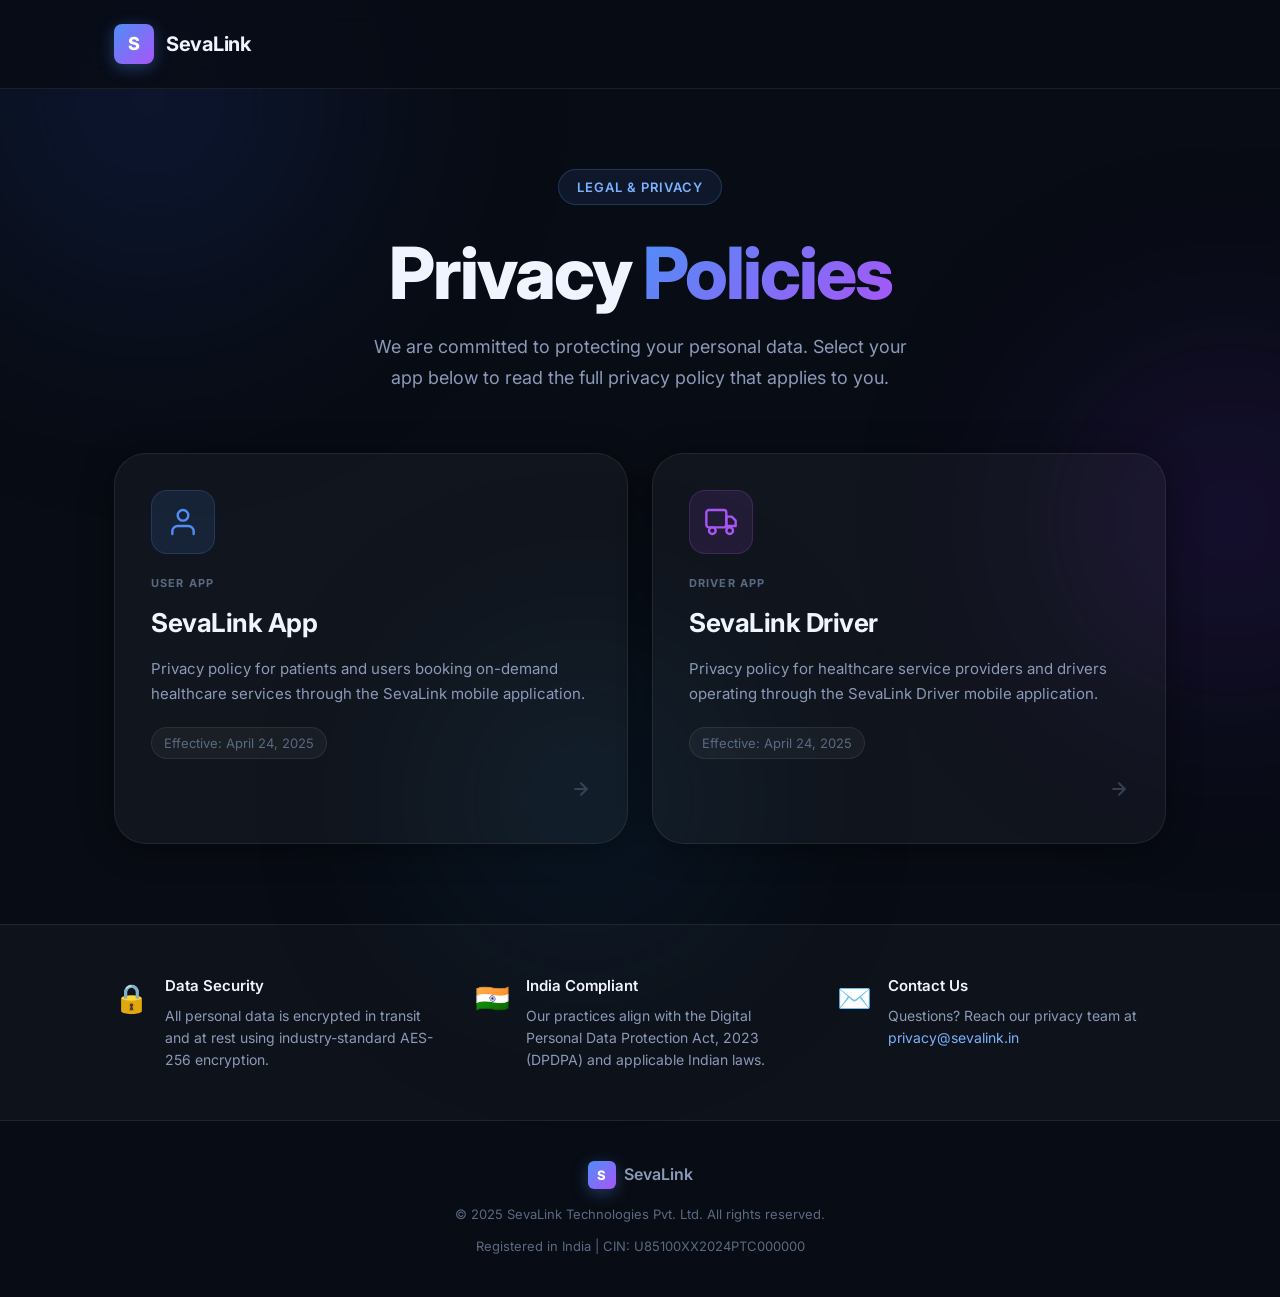
==== index.html @ 10200891 "feat: initial privacy policy website for SevaLink app and driver app" ====
<!DOCTYPE html>
<html lang="en">
<head>
  <meta charset="UTF-8" />
  <meta name="viewport" content="width=device-width, initial-scale=1.0" />
  <title>SevaLink – Privacy Policy</title>
  <meta name="description" content="Privacy policies for SevaLink User App and SevaLink Driver App. We are committed to protecting your privacy and personal data." />
  <link rel="preconnect" href="https://fonts.googleapis.com" />
  <link rel="preconnect" href="https://fonts.gstatic.com" crossorigin />
  <link href="https://fonts.googleapis.com/css2?family=Inter:wght@300;400;500;600;700;800&display=swap" rel="stylesheet" />
  <link rel="stylesheet" href="styles.css" />
</head>
<body>
  <!-- Background orbs -->
  <div class="bg-orb orb-1"></div>
  <div class="bg-orb orb-2"></div>
  <div class="bg-orb orb-3"></div>

  <!-- Header -->
  <header class="site-header">
    <div class="container">
      <div class="logo">
        <div class="logo-icon">S</div>
        <span class="logo-text">SevaLink</span>
      </div>
    </div>
  </header>

  <!-- Hero -->
  <section class="hero">
    <div class="container">
      <div class="hero-badge">Legal &amp; Privacy</div>
      <h1 class="hero-title">Privacy <span class="gradient-text">Policies</span></h1>
      <p class="hero-subtitle">
        We are committed to protecting your personal data. Select your app below to read the full privacy policy that applies to you.
      </p>
    </div>
  </section>

  <!-- Cards -->
  <section class="cards-section">
    <div class="container">
      <div class="cards-grid">

        <!-- SevaLink User App -->
        <a href="app-privacy.html" class="policy-card" id="app-policy-card">
          <div class="card-glow card-glow-blue"></div>
          <div class="card-icon-wrap icon-blue">
            <svg width="32" height="32" viewBox="0 0 24 24" fill="none" stroke="currentColor" stroke-width="1.8" stroke-linecap="round" stroke-linejoin="round">
              <path d="M20 21v-2a4 4 0 0 0-4-4H8a4 4 0 0 0-4 4v2"/>
              <circle cx="12" cy="7" r="4"/>
            </svg>
          </div>
          <div class="card-content">
            <div class="card-tag">User App</div>
            <h2 class="card-title">SevaLink App</h2>
            <p class="card-desc">Privacy policy for patients and users booking on-demand healthcare services through the SevaLink mobile application.</p>
            <div class="card-meta">
              <span class="meta-date">Effective: April 24, 2025</span>
            </div>
          </div>
          <div class="card-arrow">
            <svg width="20" height="20" viewBox="0 0 24 24" fill="none" stroke="currentColor" stroke-width="2.5" stroke-linecap="round" stroke-linejoin="round">
              <line x1="5" y1="12" x2="19" y2="12"/>
              <polyline points="12 5 19 12 12 19"/>
            </svg>
          </div>
        </a>

        <!-- SevaLink Driver App -->
        <a href="driver-privacy.html" class="policy-card" id="driver-policy-card">
          <div class="card-glow card-glow-purple"></div>
          <div class="card-icon-wrap icon-purple">
            <svg width="32" height="32" viewBox="0 0 24 24" fill="none" stroke="currentColor" stroke-width="1.8" stroke-linecap="round" stroke-linejoin="round">
              <rect x="1" y="3" width="15" height="13" rx="2"/>
              <path d="M16 8h4l3 3v4h-7V8z"/>
              <circle cx="5.5" cy="18.5" r="2.5"/>
              <circle cx="18.5" cy="18.5" r="2.5"/>
            </svg>
          </div>
          <div class="card-content">
            <div class="card-tag">Driver App</div>
            <h2 class="card-title">SevaLink Driver</h2>
            <p class="card-desc">Privacy policy for healthcare service providers and drivers operating through the SevaLink Driver mobile application.</p>
            <div class="card-meta">
              <span class="meta-date">Effective: April 24, 2025</span>
            </div>
          </div>
          <div class="card-arrow">
            <svg width="20" height="20" viewBox="0 0 24 24" fill="none" stroke="currentColor" stroke-width="2.5" stroke-linecap="round" stroke-linejoin="round">
              <line x1="5" y1="12" x2="19" y2="12"/>
              <polyline points="12 5 19 12 12 19"/>
            </svg>
          </div>
        </a>

      </div>
    </div>
  </section>

  <!-- Info Strip -->
  <section class="info-strip">
    <div class="container">
      <div class="info-grid">
        <div class="info-item">
          <div class="info-icon">🔒</div>
          <div>
            <strong>Data Security</strong>
            <p>All personal data is encrypted in transit and at rest using industry-standard AES-256 encryption.</p>
          </div>
        </div>
        <div class="info-item">
          <div class="info-icon">🇮🇳</div>
          <div>
            <strong>India Compliant</strong>
            <p>Our practices align with the Digital Personal Data Protection Act, 2023 (DPDPA) and applicable Indian laws.</p>
          </div>
        </div>
        <div class="info-item">
          <div class="info-icon">✉️</div>
          <div>
            <strong>Contact Us</strong>
            <p>Questions? Reach our privacy team at <a href="mailto:privacy@sevalink.in">privacy@sevalink.in</a></p>
          </div>
        </div>
      </div>
    </div>
  </section>

  <!-- Footer -->
  <footer class="site-footer">
    <div class="container">
      <div class="footer-inner">
        <div class="footer-logo">
          <div class="logo-icon logo-icon-sm">S</div>
          <span>SevaLink</span>
        </div>
        <p class="footer-copy">&copy; 2025 SevaLink Technologies Pvt. Ltd. All rights reserved.</p>
        <p class="footer-address">Registered in India | CIN: U85100XX2024PTC000000</p>
      </div>
    </div>
  </footer>
</body>
</html>
---- styles.css ----
/* ===========================
   SevaLink Privacy Policy
   Global Stylesheet
   =========================== */

*, *::before, *::after {
  box-sizing: border-box;
  margin: 0;
  padding: 0;
}

:root {
  --bg-primary: #080c14;
  --bg-card: rgba(255, 255, 255, 0.04);
  --bg-card-hover: rgba(255, 255, 255, 0.07);
  --border: rgba(255, 255, 255, 0.08);
  --border-hover: rgba(255, 255, 255, 0.18);

  --blue-primary: #4f8ef7;
  --blue-light: #7bb3ff;
  --blue-glow: rgba(79, 142, 247, 0.15);

  --purple-primary: #a855f7;
  --purple-light: #c084fc;
  --purple-glow: rgba(168, 85, 247, 0.15);

  --text-primary: #f0f4ff;
  --text-secondary: #8b9ab8;
  --text-muted: #5a6a82;

  --font: 'Inter', -apple-system, BlinkMacSystemFont, sans-serif;

  --radius-sm: 8px;
  --radius-md: 16px;
  --radius-lg: 24px;
  --radius-xl: 32px;

  --shadow-card: 0 4px 32px rgba(0, 0, 0, 0.4);
  --shadow-card-hover: 0 8px 48px rgba(0, 0, 0, 0.5);
}

html { scroll-behavior: smooth; }

body {
  font-family: var(--font);
  background-color: var(--bg-primary);
  color: var(--text-primary);
  line-height: 1.7;
  min-height: 100vh;
  overflow-x: hidden;
  position: relative;
}

/* ── Background Orbs ── */
.bg-orb {
  position: fixed;
  border-radius: 50%;
  filter: blur(100px);
  opacity: 0.35;
  pointer-events: none;
  z-index: 0;
}
.orb-1 {
  width: 600px; height: 600px;
  background: radial-gradient(circle, #1e3a8a 0%, transparent 70%);
  top: -200px; left: -150px;
  animation: float1 18s ease-in-out infinite;
}
.orb-2 {
  width: 500px; height: 500px;
  background: radial-gradient(circle, #4c1d95 0%, transparent 70%);
  top: 30%; right: -200px;
  animation: float2 22s ease-in-out infinite;
}
.orb-3 {
  width: 400px; height: 400px;
  background: radial-gradient(circle, #0f4c75 0%, transparent 70%);
  bottom: -100px; left: 30%;
  animation: float3 26s ease-in-out infinite;
}

@keyframes float1 {
  0%, 100% { transform: translate(0, 0) scale(1); }
  33% { transform: translate(40px, 30px) scale(1.05); }
  66% { transform: translate(-20px, 50px) scale(0.98); }
}
@keyframes float2 {
  0%, 100% { transform: translate(0, 0) scale(1); }
  50% { transform: translate(-50px, 40px) scale(1.08); }
}
@keyframes float3 {
  0%, 100% { transform: translate(0, 0); }
  50% { transform: translate(30px, -40px) scale(1.03); }
}

/* ── Container ── */
.container {
  max-width: 1100px;
  margin: 0 auto;
  padding: 0 24px;
  position: relative;
  z-index: 1;
}

/* ── Site Header ── */
.site-header {
  padding: 24px 0;
  border-bottom: 1px solid var(--border);
  backdrop-filter: blur(12px);
  position: sticky;
  top: 0;
  z-index: 100;
  background: rgba(8, 12, 20, 0.8);
}

.logo {
  display: flex;
  align-items: center;
  gap: 12px;
  text-decoration: none;
}

.logo-icon {
  width: 40px; height: 40px;
  background: linear-gradient(135deg, #4f8ef7, #a855f7);
  border-radius: var(--radius-sm);
  display: flex;
  align-items: center;
  justify-content: center;
  font-weight: 800;
  font-size: 18px;
  color: #fff;
  flex-shrink: 0;
  box-shadow: 0 4px 16px rgba(79, 142, 247, 0.35);
}

.logo-icon-sm {
  width: 28px; height: 28px;
  font-size: 13px;
  border-radius: 6px;
}

.logo-text {
  font-size: 20px;
  font-weight: 700;
  color: var(--text-primary);
  letter-spacing: -0.3px;
}

/* ── Hero ── */
.hero {
  padding: 80px 0 60px;
  text-align: center;
}

.hero-badge {
  display: inline-block;
  background: rgba(79, 142, 247, 0.1);
  border: 1px solid rgba(79, 142, 247, 0.25);
  color: var(--blue-light);
  font-size: 13px;
  font-weight: 600;
  letter-spacing: 0.08em;
  text-transform: uppercase;
  padding: 6px 18px;
  border-radius: 100px;
  margin-bottom: 28px;
}

.hero-title {
  font-size: clamp(40px, 6vw, 72px);
  font-weight: 800;
  letter-spacing: -2px;
  line-height: 1.1;
  margin-bottom: 20px;
  color: var(--text-primary);
}

.gradient-text {
  background: linear-gradient(135deg, #4f8ef7 0%, #a855f7 100%);
  -webkit-background-clip: text;
  -webkit-text-fill-color: transparent;
  background-clip: text;
}

.hero-subtitle {
  font-size: 18px;
  color: var(--text-secondary);
  max-width: 560px;
  margin: 0 auto;
  line-height: 1.7;
}

/* ── Cards Section ── */
.cards-section {
  padding: 0 0 80px;
}

.cards-grid {
  display: grid;
  grid-template-columns: 1fr 1fr;
  gap: 24px;
}

@media (max-width: 700px) {
  .cards-grid { grid-template-columns: 1fr; }
}

.policy-card {
  position: relative;
  display: flex;
  flex-direction: column;
  gap: 20px;
  background: var(--bg-card);
  border: 1px solid var(--border);
  border-radius: var(--radius-xl);
  padding: 36px;
  text-decoration: none;
  color: inherit;
  overflow: hidden;
  transition: all 0.3s ease;
  box-shadow: var(--shadow-card);
}

.policy-card:hover {
  background: var(--bg-card-hover);
  border-color: var(--border-hover);
  box-shadow: var(--shadow-card-hover);
  transform: translateY(-4px);
}

.policy-card:hover .card-arrow {
  transform: translateX(4px);
  opacity: 1;
}

/* Card glow */
.card-glow {
  position: absolute;
  top: -60px;
  right: -60px;
  width: 200px; height: 200px;
  border-radius: 50%;
  filter: blur(60px);
  opacity: 0;
  transition: opacity 0.4s ease;
}
.policy-card:hover .card-glow { opacity: 1; }
.card-glow-blue { background: var(--blue-glow); }
.card-glow-purple { background: var(--purple-glow); }

/* Card icon */
.card-icon-wrap {
  width: 64px; height: 64px;
  border-radius: var(--radius-md);
  display: flex;
  align-items: center;
  justify-content: center;
  flex-shrink: 0;
}
.icon-blue {
  background: rgba(79, 142, 247, 0.12);
  border: 1px solid rgba(79, 142, 247, 0.2);
  color: var(--blue-primary);
}
.icon-purple {
  background: rgba(168, 85, 247, 0.12);
  border: 1px solid rgba(168, 85, 247, 0.2);
  color: var(--purple-primary);
}

.card-content { flex: 1; }

.card-tag {
  font-size: 11px;
  font-weight: 700;
  letter-spacing: 0.1em;
  text-transform: uppercase;
  color: var(--text-muted);
  margin-bottom: 8px;
}

.card-title {
  font-size: 26px;
  font-weight: 700;
  letter-spacing: -0.5px;
  margin-bottom: 12px;
  color: var(--text-primary);
}

.card-desc {
  font-size: 15px;
  color: var(--text-secondary);
  line-height: 1.65;
  margin-bottom: 20px;
}

.card-meta {
  display: flex;
  align-items: center;
  gap: 16px;
}

.meta-date {
  font-size: 13px;
  color: var(--text-muted);
  background: rgba(255,255,255,0.04);
  border: 1px solid var(--border);
  padding: 4px 12px;
  border-radius: 100px;
}

.card-arrow {
  color: var(--text-muted);
  transition: transform 0.3s ease, opacity 0.3s ease;
  opacity: 0.5;
  align-self: flex-end;
}

/* ── Info Strip ── */
.info-strip {
  background: rgba(255,255,255,0.025);
  border-top: 1px solid var(--border);
  border-bottom: 1px solid var(--border);
  padding: 48px 0;
}

.info-grid {
  display: grid;
  grid-template-columns: repeat(3, 1fr);
  gap: 32px;
}

@media (max-width: 800px) {
  .info-grid { grid-template-columns: 1fr; gap: 24px; }
}

.info-item {
  display: flex;
  gap: 16px;
  align-items: flex-start;
}

.info-icon {
  font-size: 28px;
  flex-shrink: 0;
  margin-top: 2px;
}

.info-item strong {
  display: block;
  font-size: 15px;
  font-weight: 600;
  color: var(--text-primary);
  margin-bottom: 6px;
}

.info-item p {
  font-size: 14px;
  color: var(--text-secondary);
  line-height: 1.6;
}

.info-item a {
  color: var(--blue-light);
  text-decoration: none;
  transition: color 0.2s;
}
.info-item a:hover { color: var(--blue-primary); text-decoration: underline; }

/* ── Footer ── */
.site-footer {
  padding: 40px 0;
}

.footer-inner {
  display: flex;
  flex-direction: column;
  align-items: center;
  gap: 10px;
  text-align: center;
}

.footer-logo {
  display: flex;
  align-items: center;
  gap: 8px;
  font-size: 16px;
  font-weight: 600;
  color: var(--text-secondary);
  margin-bottom: 4px;
}

.footer-copy, .footer-address {
  font-size: 13px;
  color: var(--text-muted);
}

/* ===========================
   Privacy Policy Pages
   =========================== */

/* Nav back link */
.nav-back {
  display: inline-flex;
  align-items: center;
  gap: 8px;
  font-size: 14px;
  font-weight: 500;
  color: var(--text-secondary);
  text-decoration: none;
  padding: 8px 16px;
  border: 1px solid var(--border);
  border-radius: 100px;
  background: rgba(255,255,255,0.03);
  transition: all 0.2s ease;
  margin: 28px 0;
}
.nav-back:hover {
  color: var(--text-primary);
  border-color: var(--border-hover);
  background: rgba(255,255,255,0.06);
}
.nav-back svg { flex-shrink: 0; }

/* Policy hero */
.policy-hero {
  padding: 40px 0 48px;
  border-bottom: 1px solid var(--border);
  margin-bottom: 60px;
}

.policy-app-tag {
  display: inline-flex;
  align-items: center;
  gap: 8px;
  font-size: 12px;
  font-weight: 700;
  letter-spacing: 0.1em;
  text-transform: uppercase;
  padding: 5px 14px;
  border-radius: 100px;
  margin-bottom: 24px;
}

.tag-blue { background: rgba(79,142,247,0.1); border: 1px solid rgba(79,142,247,0.25); color: var(--blue-light); }
.tag-purple { background: rgba(168,85,247,0.1); border: 1px solid rgba(168,85,247,0.25); color: var(--purple-light); }

.policy-hero h1 {
  font-size: clamp(32px, 5vw, 56px);
  font-weight: 800;
  letter-spacing: -1.5px;
  line-height: 1.15;
  margin-bottom: 16px;
}

.policy-hero .hero-subtitle {
  text-align: left;
  max-width: 640px;
  font-size: 17px;
}

.policy-meta-row {
  display: flex;
  flex-wrap: wrap;
  gap: 16px;
  margin-top: 28px;
}

.policy-meta-pill {
  display: inline-flex;
  align-items: center;
  gap: 6px;
  font-size: 13px;
  color: var(--text-muted);
  background: rgba(255,255,255,0.04);
  border: 1px solid var(--border);
  padding: 6px 14px;
  border-radius: 100px;
}
.policy-meta-pill strong { color: var(--text-secondary); font-weight: 600; }

/* Policy content */
.policy-body {
  max-width: 780px;
  margin: 0 auto;
  padding-bottom: 80px;
}

.policy-toc {
  background: rgba(255,255,255,0.03);
  border: 1px solid var(--border);
  border-radius: var(--radius-lg);
  padding: 28px 32px;
  margin-bottom: 48px;
}

.policy-toc h3 {
  font-size: 14px;
  font-weight: 700;
  text-transform: uppercase;
  letter-spacing: 0.08em;
  color: var(--text-muted);
  margin-bottom: 16px;
}

.policy-toc ol {
  list-style: decimal;
  padding-left: 20px;
  display: grid;
  grid-template-columns: 1fr 1fr;
  gap: 8px 24px;
}

@media (max-width: 600px) {
  .policy-toc ol { grid-template-columns: 1fr; }
}

.policy-toc li a {
  font-size: 14px;
  color: var(--blue-light);
  text-decoration: none;
  transition: color 0.2s;
}
.policy-toc li a:hover { color: var(--blue-primary); text-decoration: underline; }

/* Sections */
.policy-section {
  margin-bottom: 52px;
  scroll-margin-top: 100px;
}

.policy-section h2 {
  font-size: 22px;
  font-weight: 700;
  letter-spacing: -0.4px;
  color: var(--text-primary);
  margin-bottom: 16px;
  padding-bottom: 12px;
  border-bottom: 1px solid var(--border);
  display: flex;
  align-items: center;
  gap: 12px;
}

.section-num {
  display: inline-flex;
  align-items: center;
  justify-content: center;
  width: 28px; height: 28px;
  border-radius: 50%;
  font-size: 12px;
  font-weight: 700;
  flex-shrink: 0;
}
.num-blue { background: rgba(79,142,247,0.15); color: var(--blue-primary); }
.num-purple { background: rgba(168,85,247,0.15); color: var(--purple-primary); }

.policy-section p {
  font-size: 15px;
  color: var(--text-secondary);
  line-height: 1.8;
  margin-bottom: 14px;
}

.policy-section p:last-child { margin-bottom: 0; }

.policy-section ul, .policy-section ol {
  padding-left: 22px;
  margin: 12px 0 16px;
}

.policy-section li {
  font-size: 15px;
  color: var(--text-secondary);
  line-height: 1.75;
  margin-bottom: 8px;
}

.policy-section a {
  color: var(--blue-light);
  text-decoration: none;
}
.policy-section a:hover { text-decoration: underline; }

/* Highlight box */
.highlight-box {
  background: rgba(79,142,247,0.06);
  border: 1px solid rgba(79,142,247,0.18);
  border-radius: var(--radius-md);
  padding: 20px 24px;
  margin: 20px 0;
}

.highlight-box.purple {
  background: rgba(168,85,247,0.06);
  border-color: rgba(168,85,247,0.18);
}

.highlight-box p {
  font-size: 14px !important;
  color: var(--text-secondary) !important;
  margin: 0 !important;
}

/* Contact Card */
.contact-card {
  background: linear-gradient(135deg, rgba(79,142,247,0.08), rgba(168,85,247,0.08));
  border: 1px solid rgba(255,255,255,0.1);
  border-radius: var(--radius-lg);
  padding: 32px 36px;
  margin-top: 8px;
}

.contact-card h3 {
  font-size: 18px;
  font-weight: 700;
  margin-bottom: 8px;
  color: var(--text-primary);
}

.contact-card p { font-size: 15px; color: var(--text-secondary); margin-bottom: 16px; }

.contact-row {
  display: flex;
  flex-direction: column;
  gap: 10px;
}

.contact-item {
  display: flex;
  align-items: center;
  gap: 10px;
  font-size: 14px;
  color: var(--text-secondary);
}

.contact-item a { color: var(--blue-light); }
.contact-item a:hover { text-decoration: underline; }

/* Data table */
.data-table {
  width: 100%;
  border-collapse: collapse;
  margin: 16px 0;
  font-size: 14px;
}

.data-table th {
  text-align: left;
  padding: 12px 16px;
  font-size: 12px;
  font-weight: 700;
  text-transform: uppercase;
  letter-spacing: 0.06em;
  color: var(--text-muted);
  background: rgba(255,255,255,0.03);
  border-bottom: 1px solid var(--border);
}

.data-table td {
  padding: 12px 16px;
  color: var(--text-secondary);
  border-bottom: 1px solid rgba(255,255,255,0.04);
  vertical-align: top;
  line-height: 1.6;
}

.data-table tr:last-child td { border-bottom: none; }
.data-table tr:hover td { background: rgba(255,255,255,0.02); }

/* Responsive tweaks */
@media (max-width: 600px) {
  .policy-hero h1 { font-size: 30px; }
  .policy-card { padding: 24px; }
  .site-header { padding: 16px 0; }
  .hero { padding: 50px 0 40px; }
}
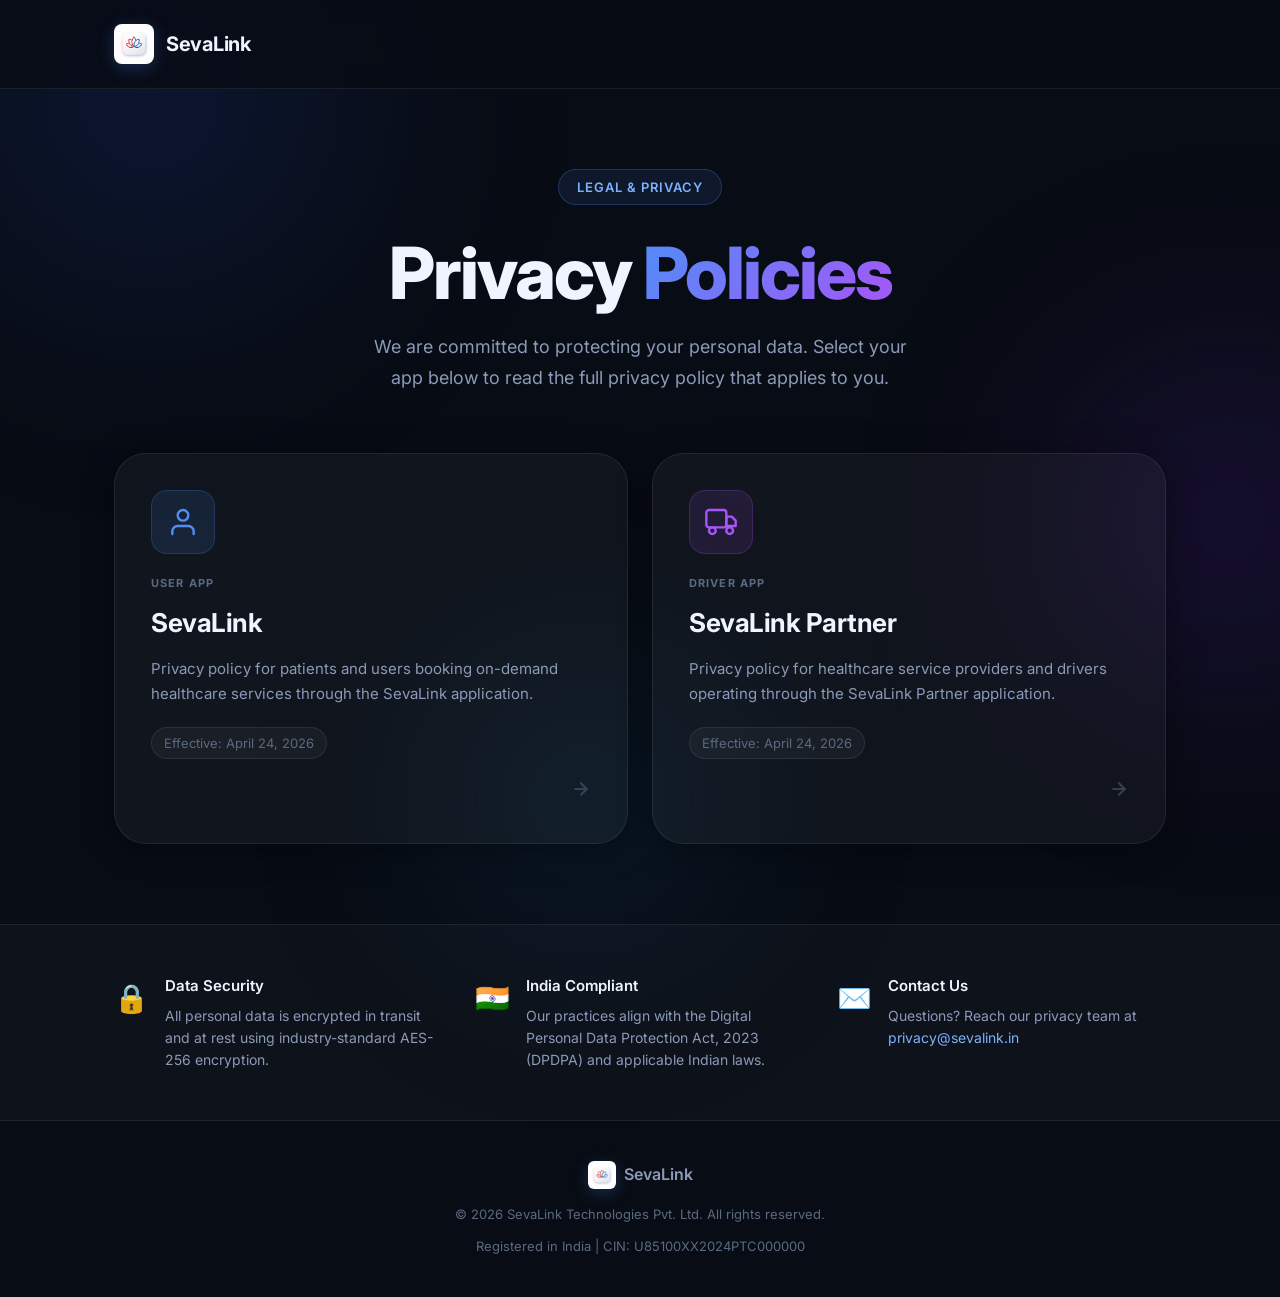
==== commit b7c73cfb: "first commit" ====
--- a/index.html
+++ b/index.html
@@ -4,7 +4,7 @@
   <meta charset="UTF-8" />
   <meta name="viewport" content="width=device-width, initial-scale=1.0" />
   <title>SevaLink – Privacy Policy</title>
-  <meta name="description" content="Privacy policies for SevaLink User App and SevaLink Driver App. We are committed to protecting your privacy and personal data." />
+  <meta name="description" content="Privacy policies for SevaLink and SevaLink Partner. We are committed to protecting your privacy and personal data." />
   <link rel="preconnect" href="https://fonts.googleapis.com" />
   <link rel="preconnect" href="https://fonts.gstatic.com" crossorigin />
   <link href="https://fonts.googleapis.com/css2?family=Inter:wght@300;400;500;600;700;800&display=swap" rel="stylesheet" />
@@ -20,7 +20,7 @@
   <header class="site-header">
     <div class="container">
       <div class="logo">
-        <div class="logo-icon">S</div>
+        <div class="logo-icon"><img src="logo.png" alt="SevaLink logo" /></div>
         <span class="logo-text">SevaLink</span>
       </div>
     </div>
@@ -42,7 +42,7 @@
     <div class="container">
       <div class="cards-grid">
 
-        <!-- SevaLink User App -->
+        <!-- SevaLink -->
         <a href="app-privacy.html" class="policy-card" id="app-policy-card">
           <div class="card-glow card-glow-blue"></div>
           <div class="card-icon-wrap icon-blue">
@@ -53,10 +53,10 @@
           </div>
           <div class="card-content">
             <div class="card-tag">User App</div>
-            <h2 class="card-title">SevaLink App</h2>
-            <p class="card-desc">Privacy policy for patients and users booking on-demand healthcare services through the SevaLink mobile application.</p>
+            <h2 class="card-title">SevaLink</h2>
+            <p class="card-desc">Privacy policy for patients and users booking on-demand healthcare services through the SevaLink application.</p>
             <div class="card-meta">
-              <span class="meta-date">Effective: April 24, 2025</span>
+              <span class="meta-date">Effective: April 24, 2026</span>
             </div>
           </div>
           <div class="card-arrow">
@@ -67,7 +67,7 @@
           </div>
         </a>
 
-        <!-- SevaLink Driver App -->
+        <!-- SevaLink Partner -->
         <a href="driver-privacy.html" class="policy-card" id="driver-policy-card">
           <div class="card-glow card-glow-purple"></div>
           <div class="card-icon-wrap icon-purple">
@@ -80,10 +80,10 @@
           </div>
           <div class="card-content">
             <div class="card-tag">Driver App</div>
-            <h2 class="card-title">SevaLink Driver</h2>
-            <p class="card-desc">Privacy policy for healthcare service providers and drivers operating through the SevaLink Driver mobile application.</p>
+            <h2 class="card-title">SevaLink Partner</h2>
+            <p class="card-desc">Privacy policy for healthcare service providers and drivers operating through the SevaLink Partner application.</p>
             <div class="card-meta">
-              <span class="meta-date">Effective: April 24, 2025</span>
+              <span class="meta-date">Effective: April 24, 2026</span>
             </div>
           </div>
           <div class="card-arrow">
@@ -132,10 +132,10 @@
     <div class="container">
       <div class="footer-inner">
         <div class="footer-logo">
-          <div class="logo-icon logo-icon-sm">S</div>
+          <div class="logo-icon logo-icon-sm"><img src="logo.png" alt="SevaLink logo" /></div>
           <span>SevaLink</span>
         </div>
-        <p class="footer-copy">&copy; 2025 SevaLink Technologies Pvt. Ltd. All rights reserved.</p>
+        <p class="footer-copy">&copy; 2026 SevaLink Technologies Pvt. Ltd. All rights reserved.</p>
         <p class="footer-address">Registered in India | CIN: U85100XX2024PTC000000</p>
       </div>
     </div>
--- a/styles.css
+++ b/styles.css
@@ -122,21 +122,24 @@
 
 .logo-icon {
   width: 40px; height: 40px;
-  background: linear-gradient(135deg, #4f8ef7, #a855f7);
   border-radius: var(--radius-sm);
+  overflow: hidden;
   display: flex;
   align-items: center;
   justify-content: center;
-  font-weight: 800;
-  font-size: 18px;
-  color: #fff;
   flex-shrink: 0;
-  box-shadow: 0 4px 16px rgba(79, 142, 247, 0.35);
+  box-shadow: 0 4px 16px rgba(79, 142, 247, 0.25);
+}
+
+.logo-icon img {
+  width: 100%;
+  height: 100%;
+  object-fit: cover;
+  display: block;
 }
 
 .logo-icon-sm {
   width: 28px; height: 28px;
-  font-size: 13px;
   border-radius: 6px;
 }
 
